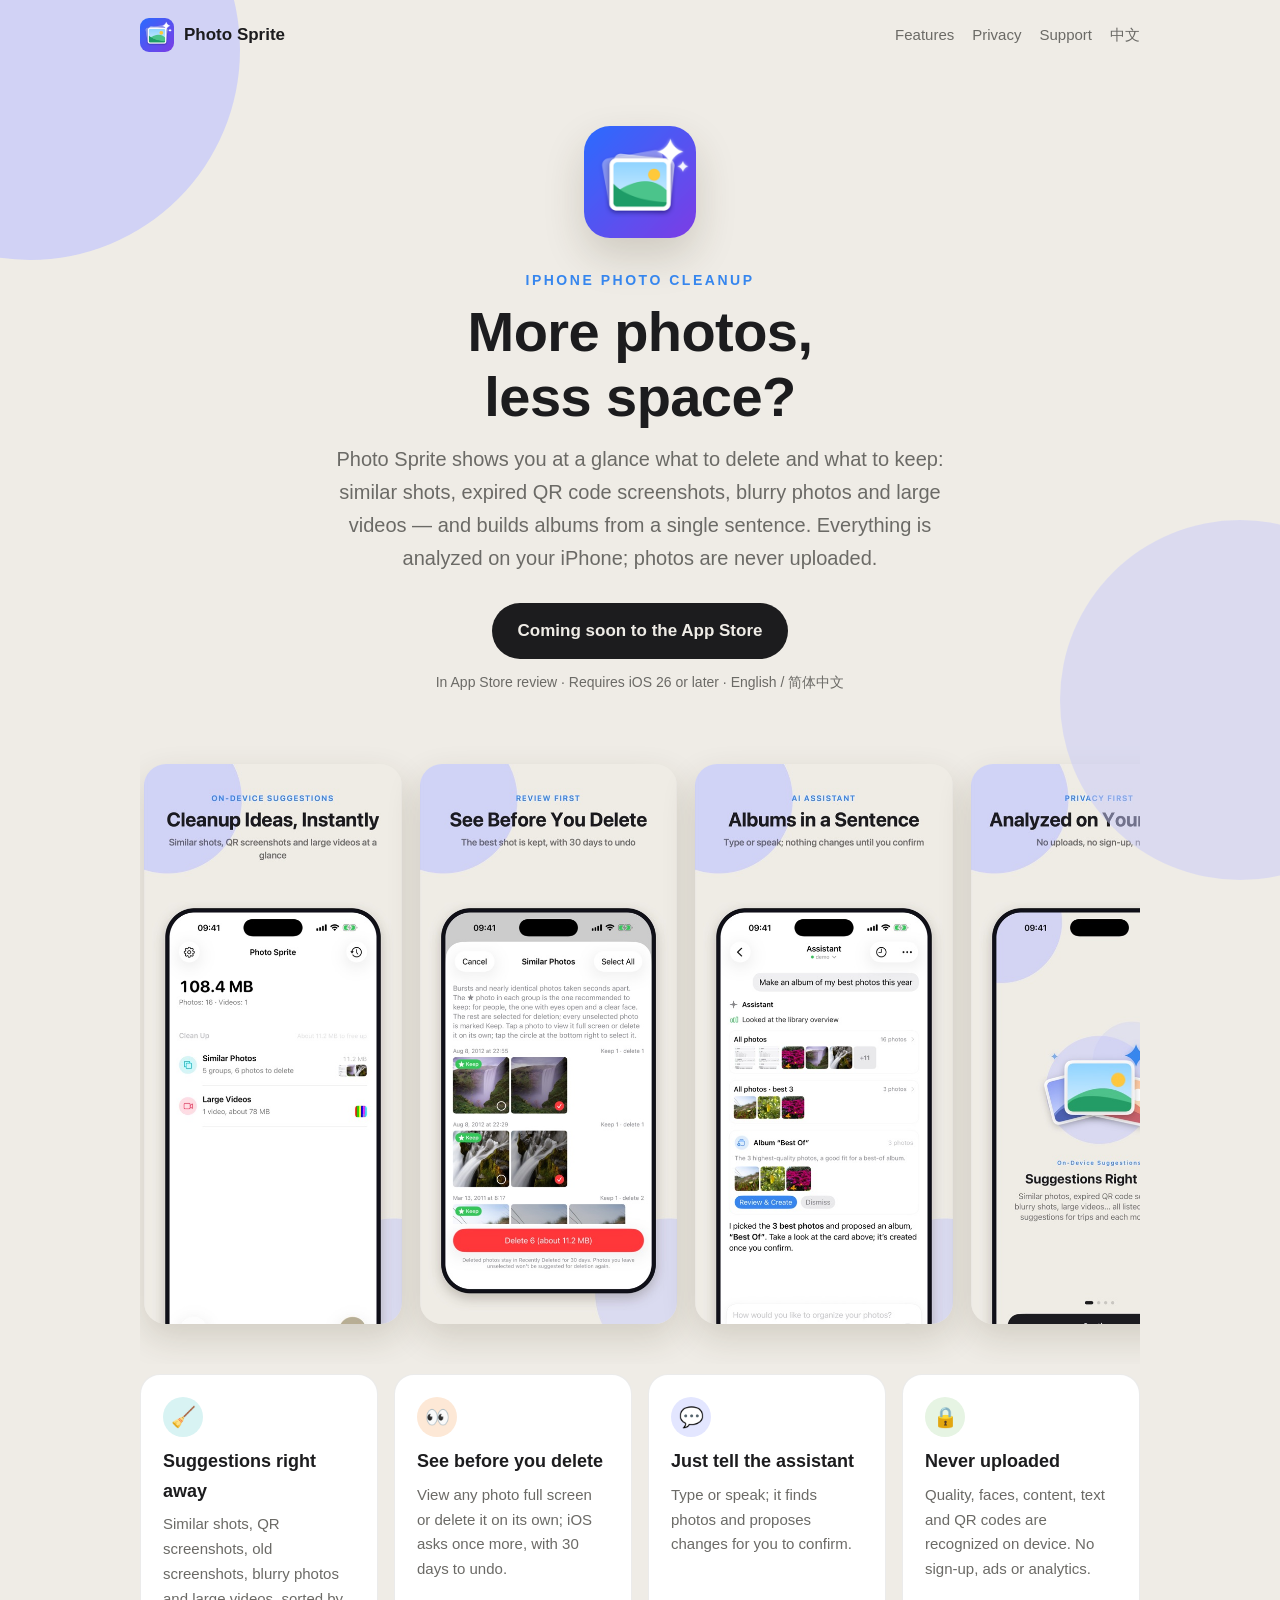
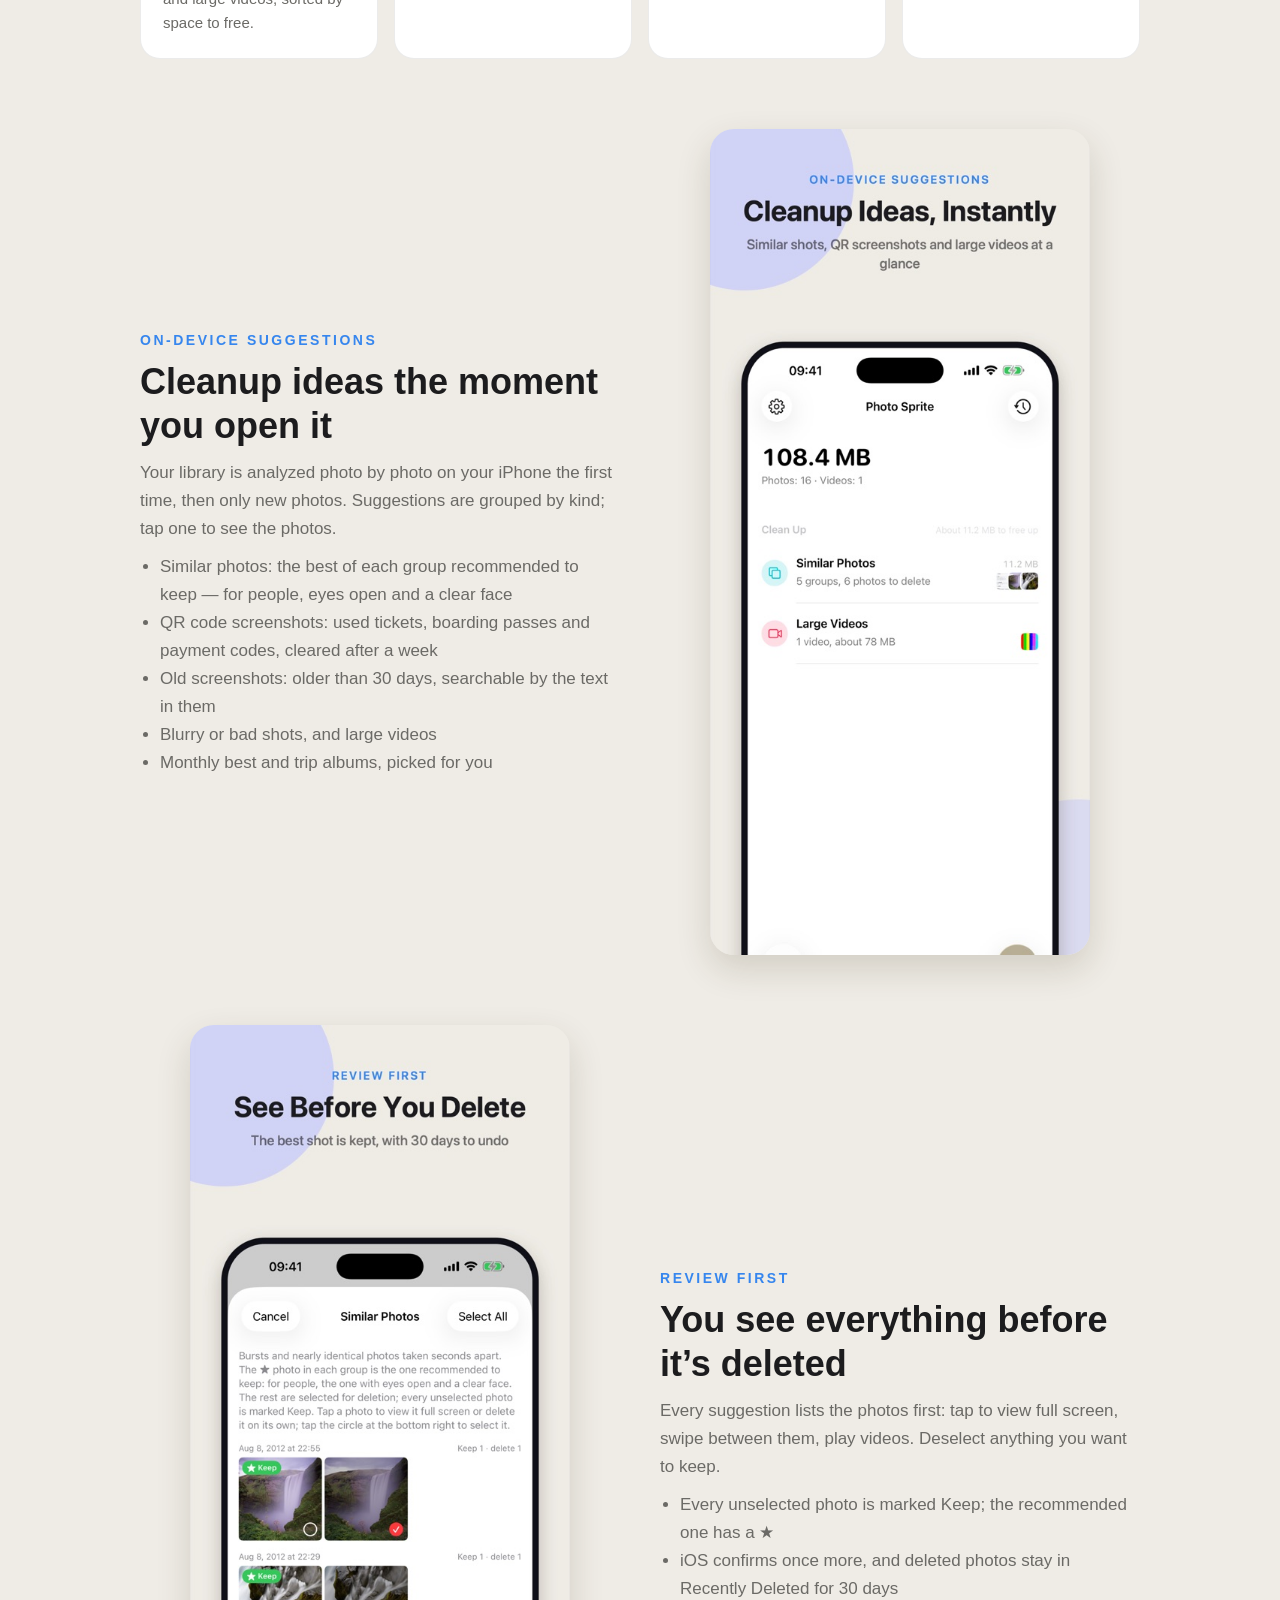
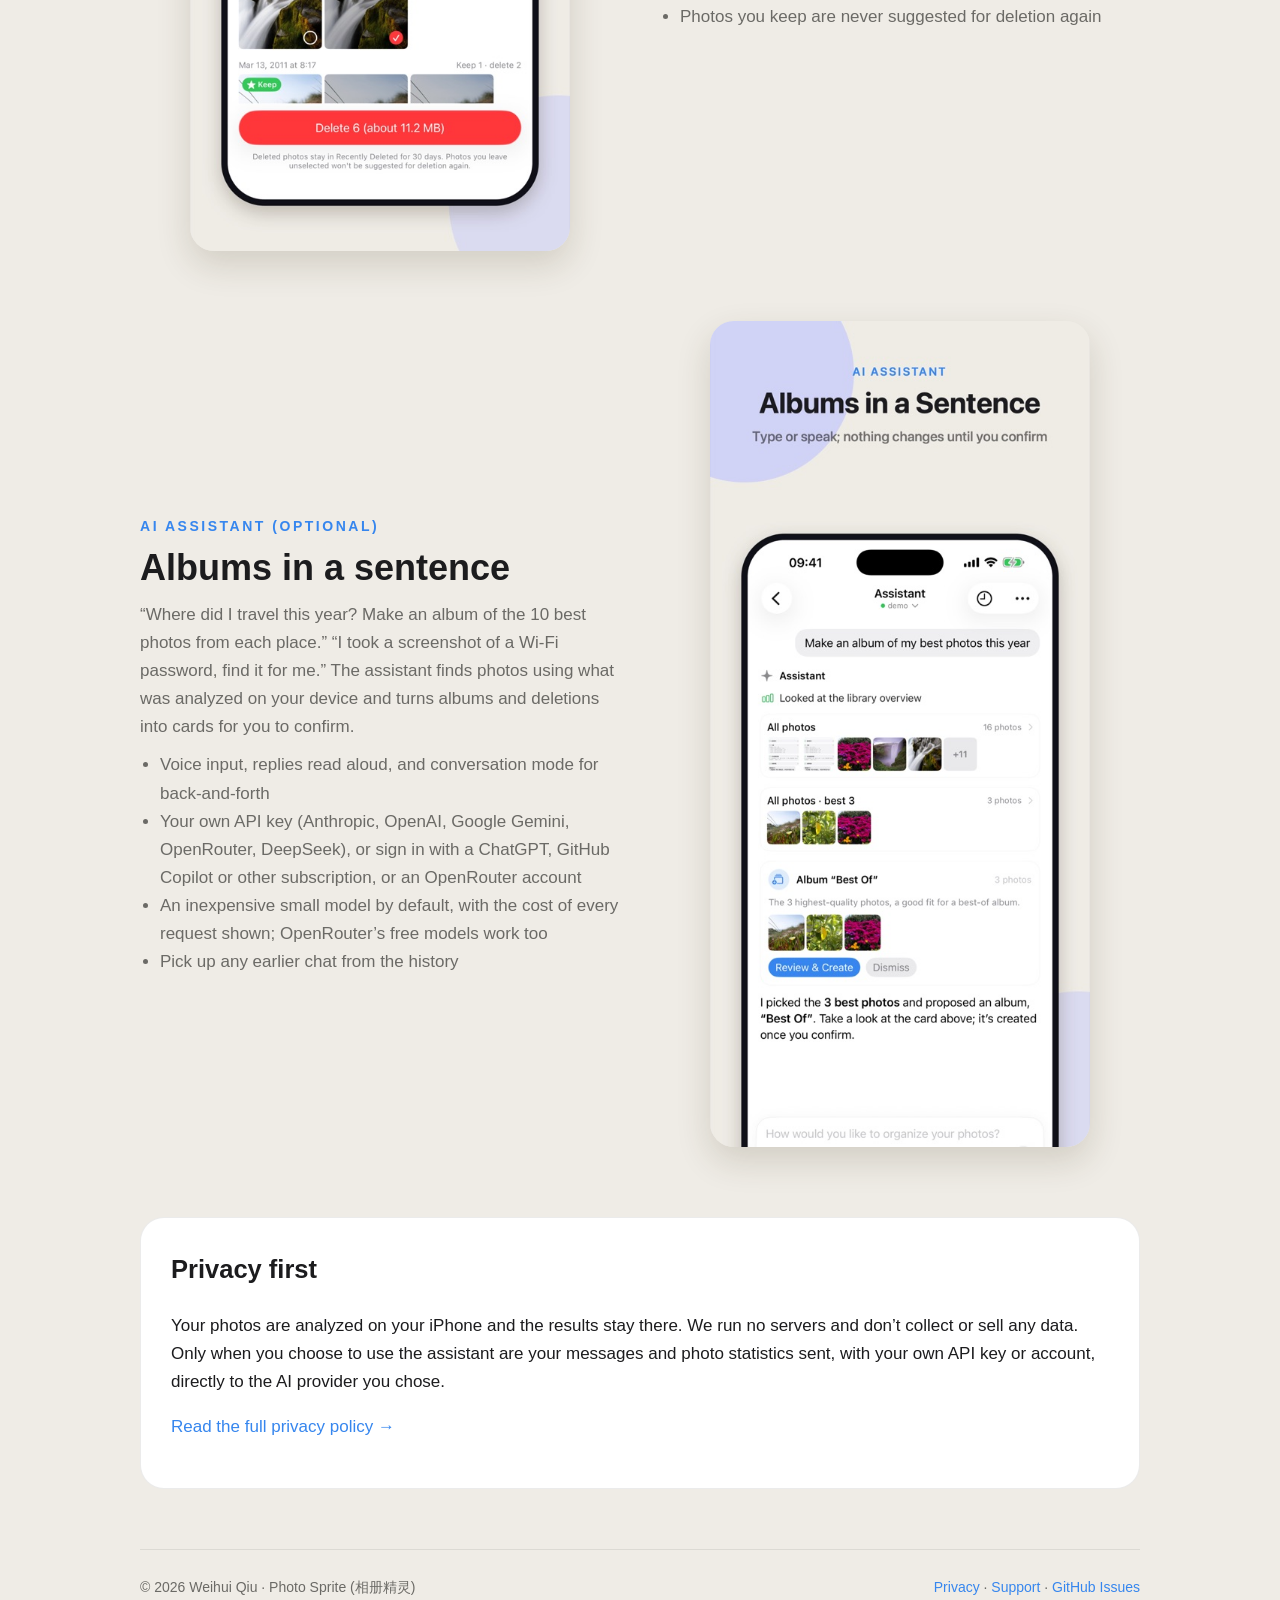
==== en/index.html @ be1013c2 "Add the Photo Sprite introduction page (Chinese and English) Co-Authored-By: Claude Opus 5.5 <norepl" ====
<!doctype html>
<html lang="en">
<head>
<meta charset="utf-8">
<meta name="viewport" content="width=device-width, initial-scale=1">
<title>Photo Sprite · Clean Up & Organize Your iPhone Photos</title>
<meta name="description" content="Photo Sprite organizes your iPhone photos: similar shots, expired QR code screenshots, blurry photos and large videos, plus albums in a sentence. Analyzed on your iPhone, never uploaded.">
<link rel="icon" href="../assets/favicon.png">
<link rel="apple-touch-icon" href="../assets/icon.png">
<meta property="og:title" content="Photo Sprite · Clean Up & Organize Your iPhone Photos">
<meta property="og:description" content="Photo Sprite organizes your iPhone photos: similar shots, expired QR code screenshots, blurry photos and large videos, plus albums in a sentence. Analyzed on your iPhone, never uploaded.">
<meta property="og:image" content="https://qiwihui.github.io/PhotoSprite/assets/icon.png">
<style>
:root{--paper:#efece6;--card:#ffffff;--ink:#1c1c1e;--muted:#6b6a66;--accent:#3686ee;--lav:#c7cafa;--line:rgba(0,0,0,.08);--fab:#b7af96}
@media (prefers-color-scheme:dark){:root{--paper:#121214;--card:#1c1c1f;--ink:#f2f2f4;--muted:#a1a1a6;--accent:#5490e4;--lav:#3a3b6a;--line:rgba(255,255,255,.1)}}
*{box-sizing:border-box}
body{margin:0;background:var(--paper);color:var(--ink);font:17px/1.65 -apple-system,BlinkMacSystemFont,"PingFang SC","Helvetica Neue",sans-serif;overflow-x:hidden}
a{color:var(--accent);text-decoration:none}a:hover{text-decoration:underline}
.wrap{max-width:1040px;margin:0 auto;padding:0 20px}
.blob{position:absolute;border-radius:50%;background:var(--lav);z-index:0;opacity:.75}
header.nav{position:relative;z-index:2;display:flex;align-items:center;justify-content:space-between;padding:18px 0}
.brand{display:flex;align-items:center;gap:10px;font-weight:700;color:var(--ink)}
.brand img{width:34px;height:34px;border-radius:9px}
.nav nav{display:flex;gap:18px;font-size:15px;flex-wrap:wrap}
.nav nav a{color:var(--muted)}
.hero{position:relative;padding:56px 0 40px;text-align:center}
.hero>*{position:relative;z-index:1}
.hero .icon{width:112px;height:112px;border-radius:26px;box-shadow:0 18px 40px rgba(60,50,20,.18)}
.kicker{color:var(--accent);font-weight:600;font-size:14px;letter-spacing:.18em;text-transform:uppercase;margin:22px 0 8px}
h1{font-size:clamp(34px,6vw,56px);line-height:1.15;margin:0 0 14px;letter-spacing:-.01em}
.lead{color:var(--muted);font-size:clamp(17px,2.2vw,20px);max-width:640px;margin:0 auto 28px}
.cta{display:inline-flex;align-items:center;gap:10px;background:var(--ink);color:var(--paper);padding:14px 26px;border-radius:999px;font-weight:600}
.cta:hover{text-decoration:none;opacity:.9}
.note{color:var(--muted);font-size:14px;margin-top:12px}
.shots{display:flex;gap:18px;overflow-x:auto;padding:30px 4px 40px;scroll-snap-type:x mandatory}
.shots img{height:min(560px,70vh);border-radius:22px;box-shadow:0 14px 34px rgba(60,50,20,.16);scroll-snap-align:center;flex:none}
.features{display:grid;grid-template-columns:repeat(4,1fr);gap:16px;margin:10px 0 50px}
.f{background:var(--card);border:1px solid var(--line);border-radius:20px;padding:22px}
.f .i{width:40px;height:40px;border-radius:50%;display:grid;place-items:center;font-size:20px;margin-bottom:10px}
.f h3{margin:0 0 6px;font-size:18px}.f p{margin:0;color:var(--muted);font-size:15px}
section.row{display:grid;grid-template-columns:1fr 1fr;gap:40px;align-items:center;margin:70px 0}
section.row img{width:100%;max-width:380px;justify-self:center;border-radius:24px;box-shadow:0 14px 34px rgba(60,50,20,.16)}
section.row.rev img{order:-1}
section.row h2{font-size:clamp(26px,3.6vw,36px);margin:6px 0 12px;line-height:1.2}
section.row p{color:var(--muted);margin:0 0 10px}
section.row ul{color:var(--muted);padding-left:20px;margin:0}
.privacy{background:var(--card);border:1px solid var(--line);border-radius:24px;padding:30px;margin:60px 0}
.privacy h2{margin-top:0}
footer{border-top:1px solid var(--line);padding:26px 0 40px;color:var(--muted);font-size:14px;display:flex;justify-content:space-between;flex-wrap:wrap;gap:10px}
@media (max-width:900px){.features{grid-template-columns:repeat(2,1fr)}}@media (max-width:520px){.features{grid-template-columns:1fr}}@media (max-width:760px){section.row{grid-template-columns:1fr;gap:20px;margin:48px 0}section.row.rev img{order:0}.nav nav{gap:12px;font-size:14px}}
</style>
</head>
<body>
<div class="blob" style="width:420px;height:420px;left:-180px;top:-160px"></div>
<div class="blob" style="width:360px;height:360px;right:-140px;top:520px;opacity:.5"></div>
<div class="wrap">
<header class="nav"><a class="brand" href="./"><img src="../assets/icon.png" alt="">Photo Sprite</a>
<nav><a href="#features">Features</a><a href="privacy.html">Privacy</a><a href="support.html">Support</a><a href="../">中文</a></nav></header>
<div class="hero"><img class="icon" src="../assets/icon.png" alt="Photo Sprite">
<div class="kicker">iPhone photo cleanup</div><h1>More photos,<br>less space?</h1><p class="lead">Photo Sprite shows you at a glance what to delete and what to keep: similar shots, expired QR code screenshots, blurry photos and large videos — and builds albums from a single sentence. Everything is analyzed on your iPhone; photos are never uploaded.</p>
<span class="cta"> Coming soon to the App Store</span><div class="note">In App Store review · Requires iOS 26 or later · English / 简体中文</div></div>
<div class="shots"><img src="../assets/en-1.jpg" alt="Cleanup suggestions on the home screen" loading="lazy"><img src="../assets/en-2.jpg" alt="Reviewing similar photos" loading="lazy"><img src="../assets/en-3.jpg" alt="Albums in a sentence" loading="lazy"><img src="../assets/en-4.jpg" alt="Privacy first" loading="lazy"></div>
<div id="features" class="features"><div class="f"><div class="i" style="background:#d8f3f3">🧹</div><h3>Suggestions right away</h3><p>Similar shots, QR screenshots, old screenshots, blurry photos and large videos, sorted by space to free.</p></div><div class="f"><div class="i" style="background:#fde8d6">👀</div><h3>See before you delete</h3><p>View any photo full screen or delete it on its own; iOS asks once more, with 30 days to undo.</p></div><div class="f"><div class="i" style="background:#e3e6ff">💬</div><h3>Just tell the assistant</h3><p>Type or speak; it finds photos and proposes changes for you to confirm.</p></div><div class="f"><div class="i" style="background:#e6f4e3">🔒</div><h3>Never uploaded</h3><p>Quality, faces, content, text and QR codes are recognized on device. No sign-up, ads or analytics.</p></div></div>
<section class="row"><div><div class="kicker">On-device suggestions</div><h2>Cleanup ideas the moment you open it</h2><p>Your library is analyzed photo by photo on your iPhone the first time, then only new photos. Suggestions are grouped by kind; tap one to see the photos.</p><ul><li>Similar photos: the best of each group recommended to keep — for people, eyes open and a clear face</li><li>QR code screenshots: used tickets, boarding passes and payment codes, cleared after a week</li><li>Old screenshots: older than 30 days, searchable by the text in them</li><li>Blurry or bad shots, and large videos</li><li>Monthly best and trip albums, picked for you</li></ul></div><img src="../assets/en-1.jpg" alt="Cleanup ideas the moment you open it" loading="lazy"></section><section class="row rev"><div><div class="kicker">Review first</div><h2>You see everything before it’s deleted</h2><p>Every suggestion lists the photos first: tap to view full screen, swipe between them, play videos. Deselect anything you want to keep.</p><ul><li>Every unselected photo is marked Keep; the recommended one has a ★</li><li>iOS confirms once more, and deleted photos stay in Recently Deleted for 30 days</li><li>Photos you keep are never suggested for deletion again</li></ul></div><img src="../assets/en-2.jpg" alt="You see everything before it’s deleted" loading="lazy"></section><section class="row"><div><div class="kicker">AI assistant (optional)</div><h2>Albums in a sentence</h2><p>“Where did I travel this year? Make an album of the 10 best photos from each place.” “I took a screenshot of a Wi-Fi password, find it for me.” The assistant finds photos using what was analyzed on your device and turns albums and deletions into cards for you to confirm.</p><ul><li>Voice input, replies read aloud, and conversation mode for back-and-forth</li><li>Your own API key (Anthropic, OpenAI, Google Gemini, OpenRouter, DeepSeek), or sign in with a ChatGPT, GitHub Copilot or other subscription, or an OpenRouter account</li><li>An inexpensive small model by default, with the cost of every request shown; OpenRouter’s free models work too</li><li>Pick up any earlier chat from the history</li></ul></div><img src="../assets/en-3.jpg" alt="Albums in a sentence" loading="lazy"></section>
<div class="privacy"><h2>Privacy first</h2><p>Your photos are analyzed on your iPhone and the results stay there. We run no servers and don’t collect or sell any data. Only when you choose to use the assistant are your messages and photo statistics sent, with your own API key or account, directly to the AI provider you chose.</p><p><a href="privacy.html">Read the full privacy policy →</a></p></div>
<footer><span>© 2026 Weihui Qiu · Photo Sprite (相册精灵)</span><span><a href="privacy.html">Privacy</a> · <a href="support.html">Support</a> · <a href="https://github.com/qiwihui/PhotoSprite/issues">GitHub Issues</a></span></footer>
</div>
</body>
</html>
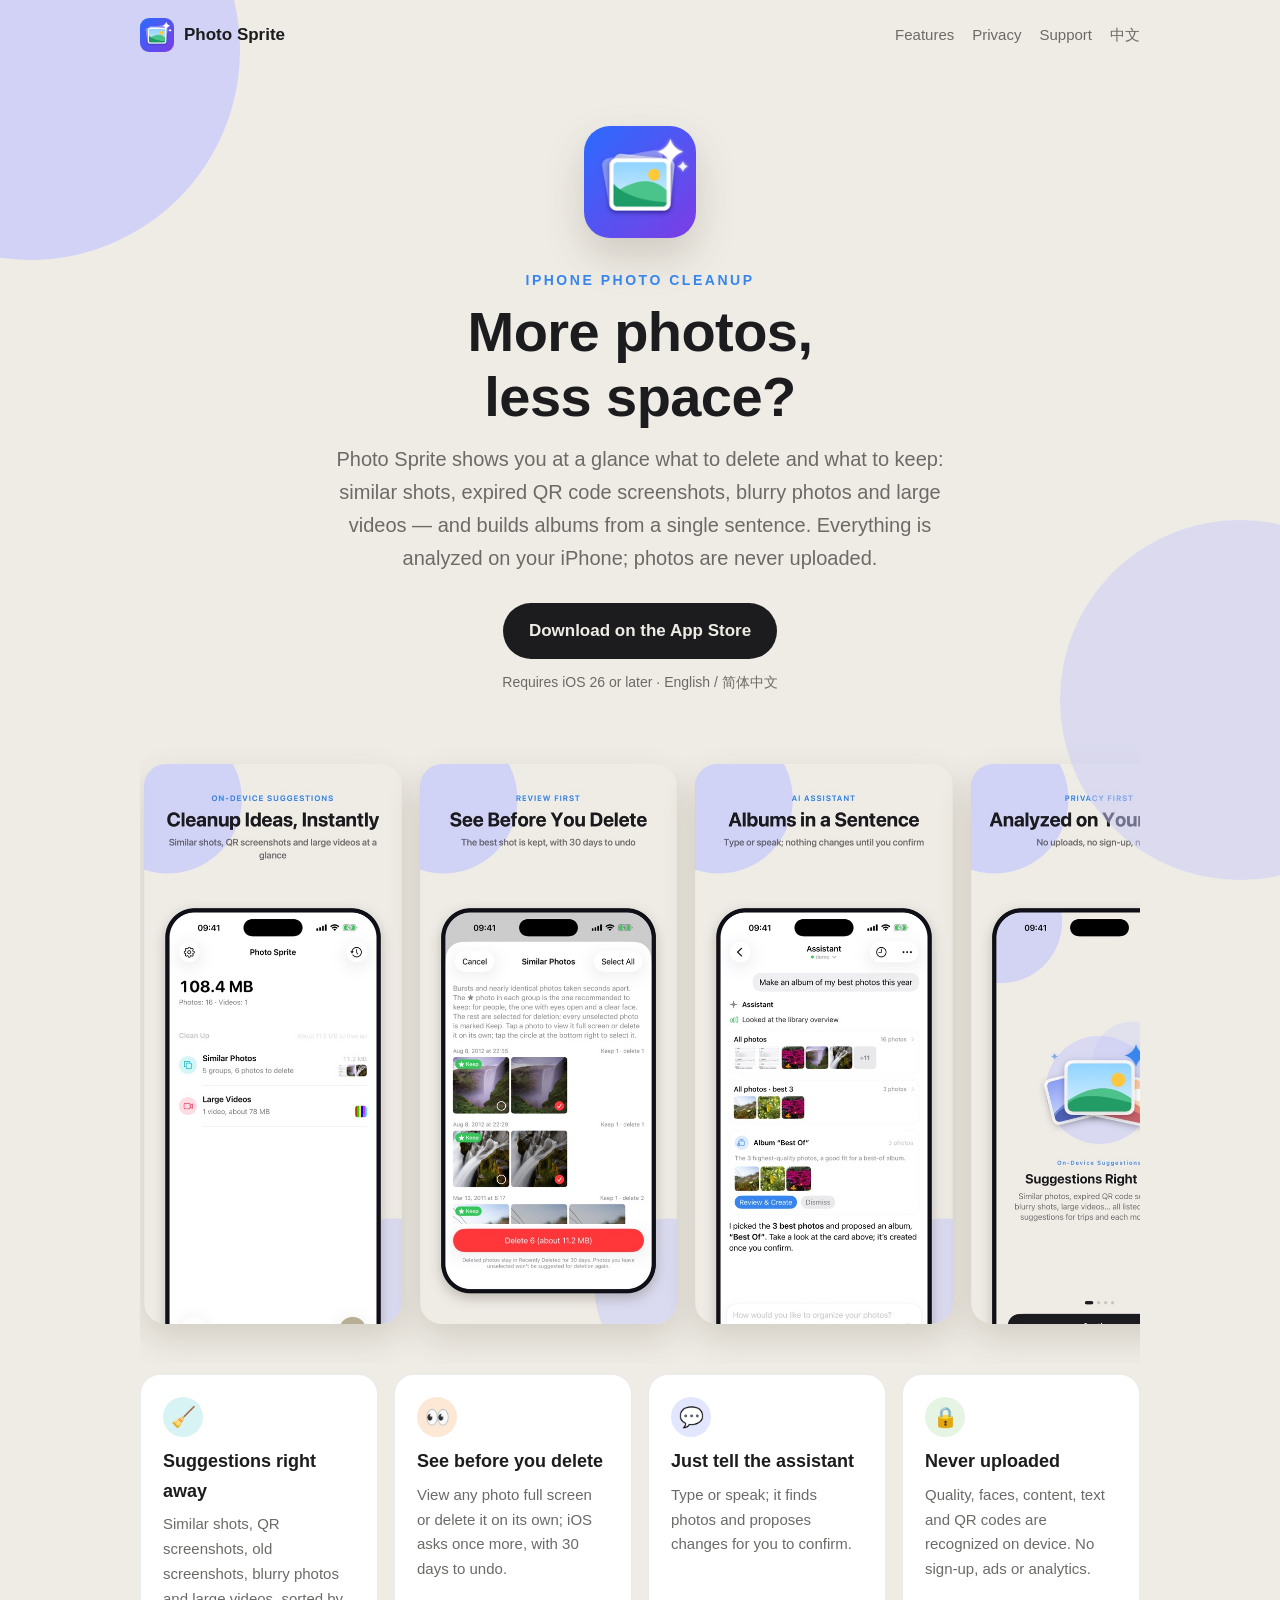
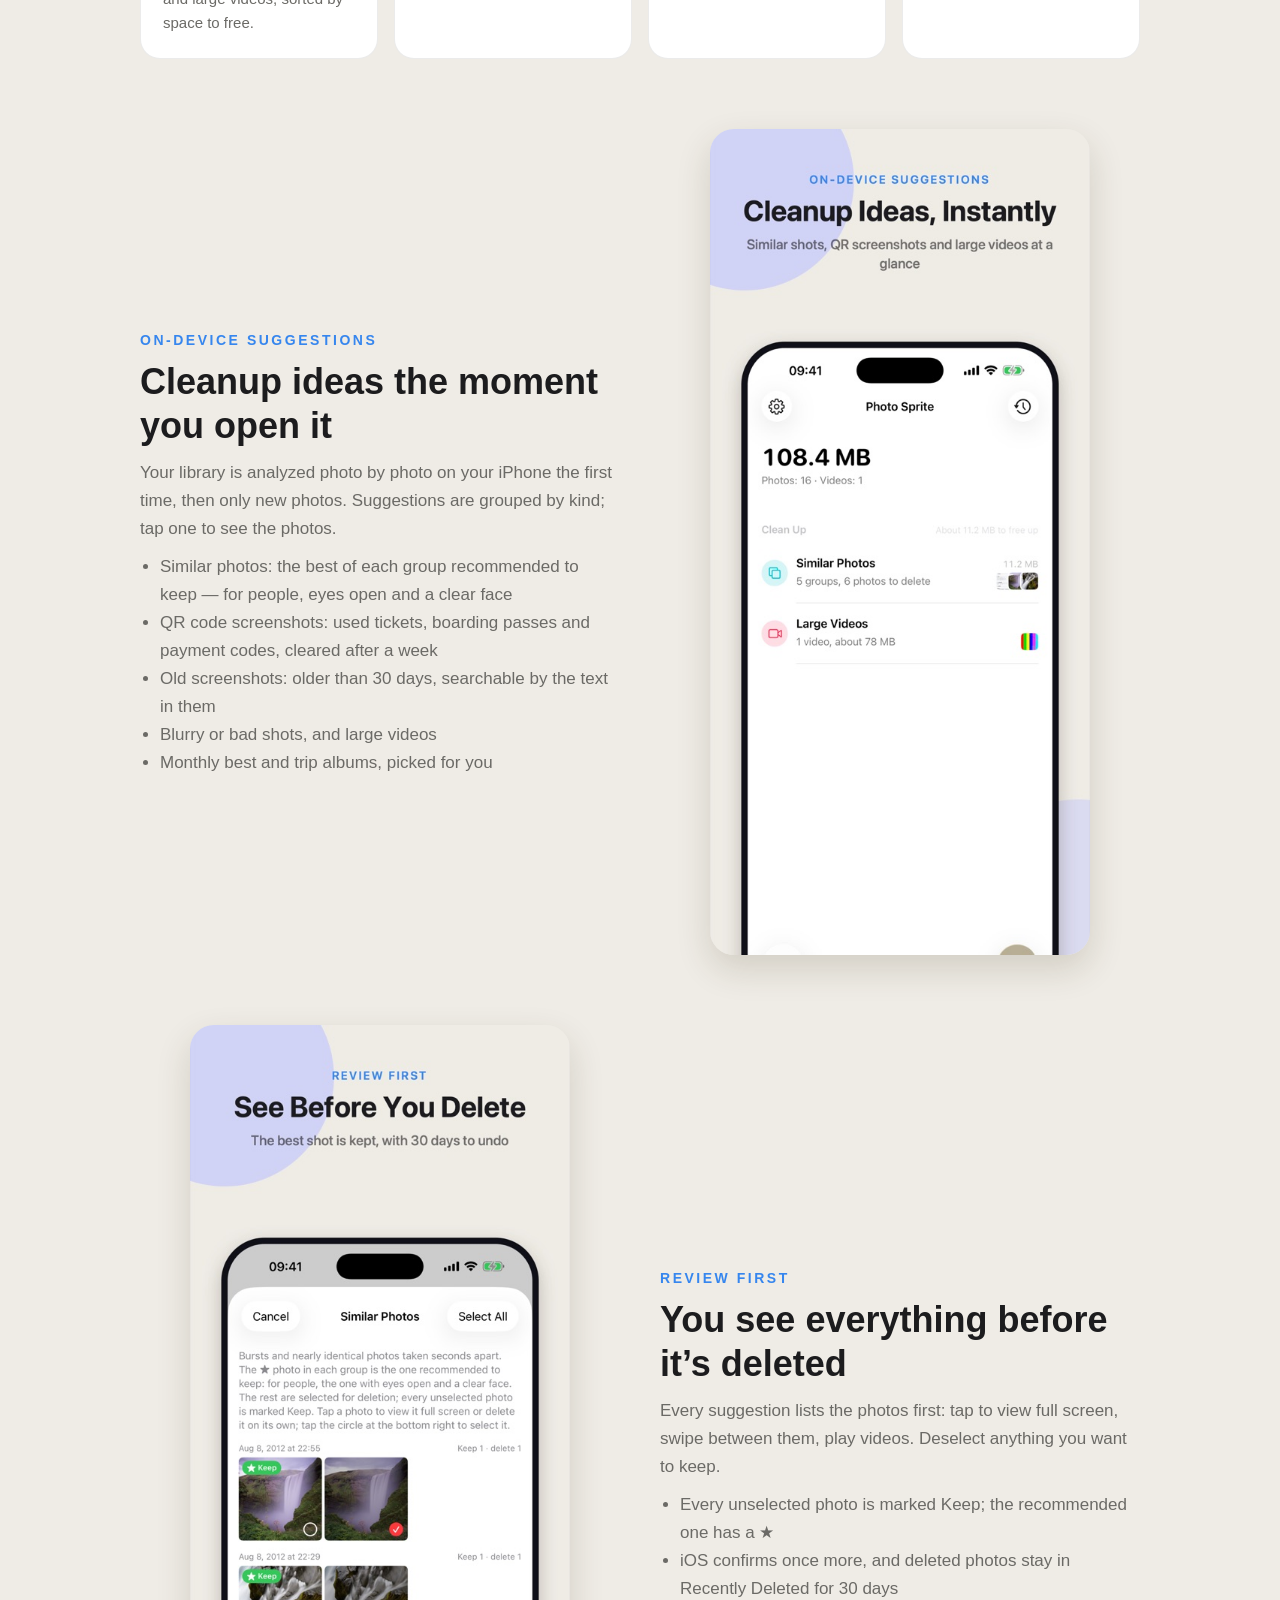
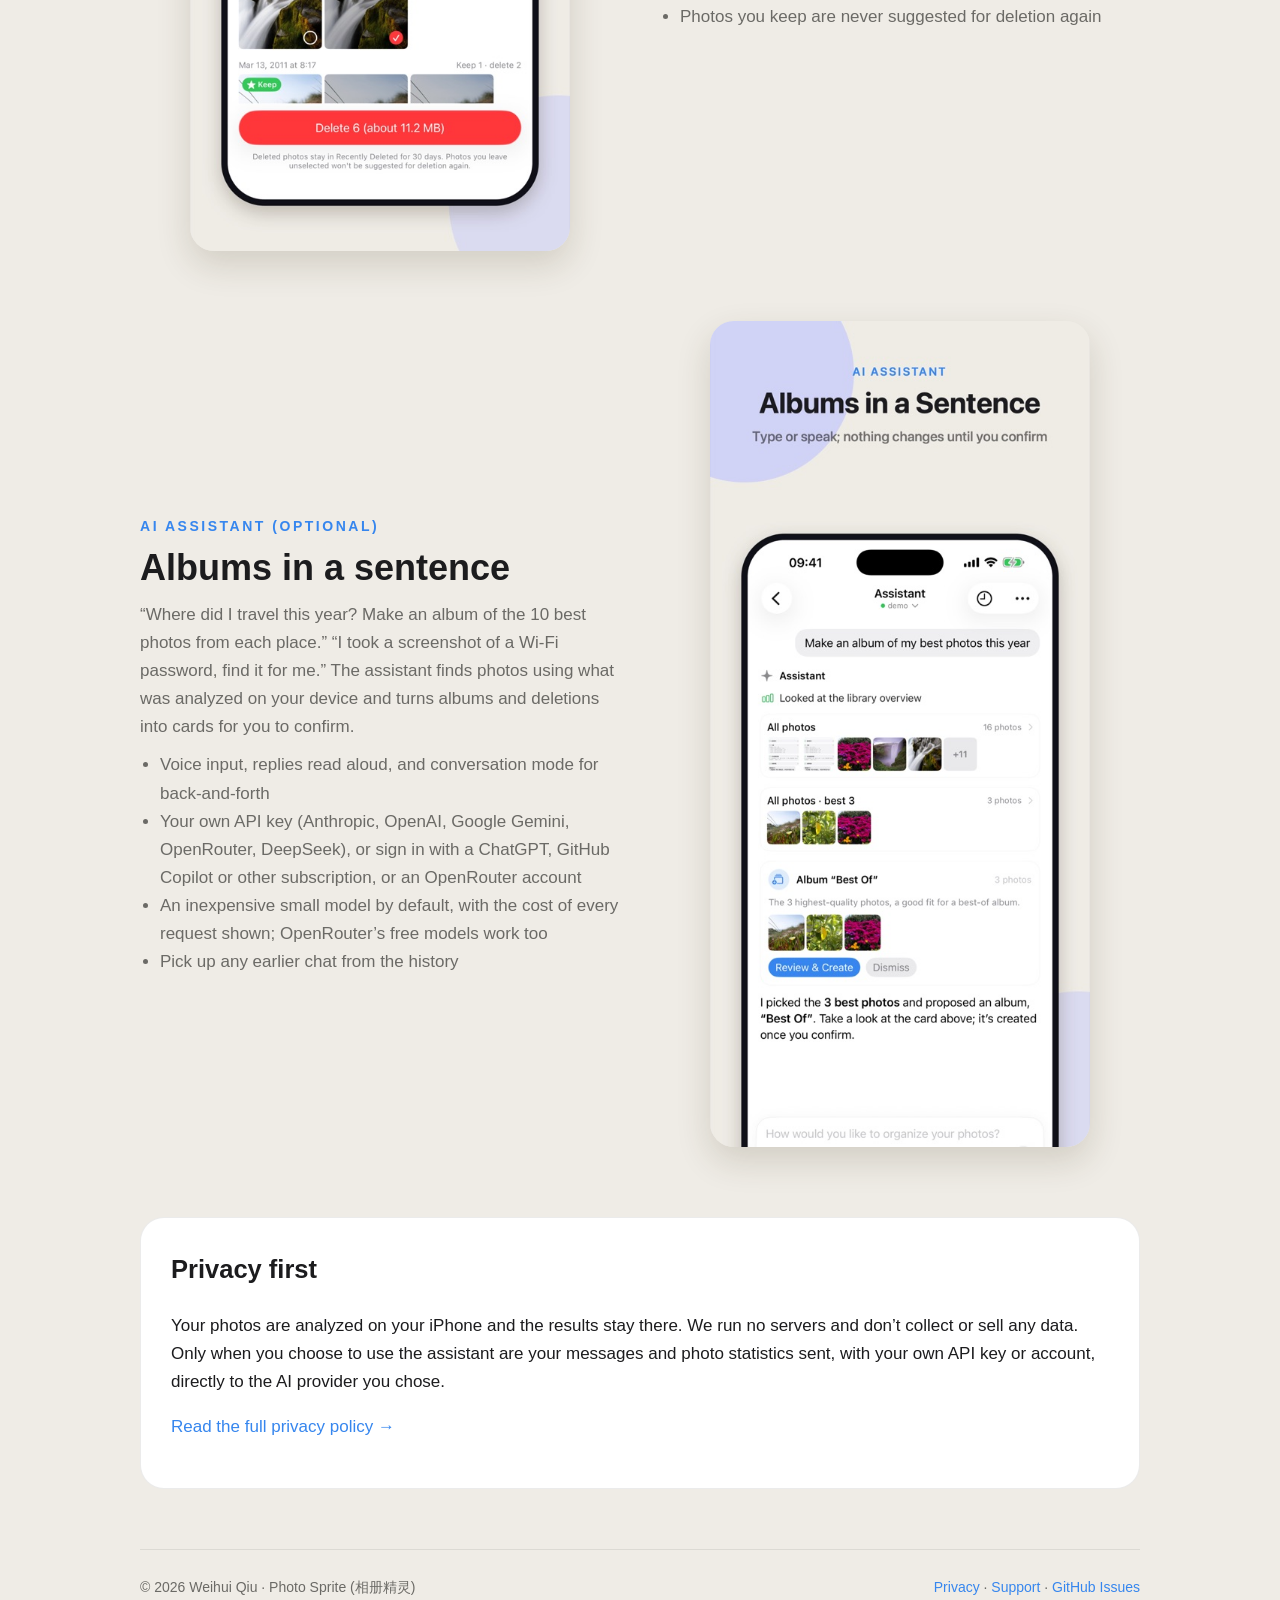
==== commit 6d46a972: "Link App Store and improve mobile layout (English)" ====
--- a/en/index.html
+++ b/en/index.html
@@ -31,6 +31,7 @@
 .lead{color:var(--muted);font-size:clamp(17px,2.2vw,20px);max-width:640px;margin:0 auto 28px}
 .cta{display:inline-flex;align-items:center;gap:10px;background:var(--ink);color:var(--paper);padding:14px 26px;border-radius:999px;font-weight:600}
 .cta:hover{text-decoration:none;opacity:.9}
+.cta:focus-visible,.nav a:focus-visible{outline:3px solid var(--accent);outline-offset:4px}
 .note{color:var(--muted);font-size:14px;margin-top:12px}
 .shots{display:flex;gap:18px;overflow-x:auto;padding:30px 4px 40px;scroll-snap-type:x mandatory}
 .shots img{height:min(560px,70vh);border-radius:22px;box-shadow:0 14px 34px rgba(60,50,20,.16);scroll-snap-align:center;flex:none}
@@ -47,7 +48,25 @@
 .privacy{background:var(--card);border:1px solid var(--line);border-radius:24px;padding:30px;margin:60px 0}
 .privacy h2{margin-top:0}
 footer{border-top:1px solid var(--line);padding:26px 0 40px;color:var(--muted);font-size:14px;display:flex;justify-content:space-between;flex-wrap:wrap;gap:10px}
-@media (max-width:900px){.features{grid-template-columns:repeat(2,1fr)}}@media (max-width:520px){.features{grid-template-columns:1fr}}@media (max-width:760px){section.row{grid-template-columns:1fr;gap:20px;margin:48px 0}section.row.rev img{order:0}.nav nav{gap:12px;font-size:14px}}
+@media (max-width:900px){.features{grid-template-columns:repeat(2,1fr)}}
+@media (max-width:760px){section.row{grid-template-columns:1fr;gap:20px;margin:48px 0}section.row.rev img{order:0}.nav nav{gap:12px;font-size:14px}}
+@media (max-width:600px){
+  .wrap{padding:0 18px}
+  header.nav{align-items:stretch;flex-direction:column;gap:12px;padding:16px 0}
+  .nav nav{display:grid;grid-template-columns:repeat(4,minmax(0,1fr));gap:4px;text-align:center}
+  .nav nav a{display:grid;place-items:center;min-height:44px;line-height:1.25;font-size:13px}
+  .hero{padding:32px 0 14px}
+  .hero .icon{width:88px;height:88px;border-radius:21px}
+  .lead{font-size:17px;line-height:1.55}
+  .cta{min-height:48px;justify-content:center}
+  .shots{margin:0 -18px;padding:18px 18px 30px;gap:12px;scroll-padding-inline:18px}
+  .shots img{height:min(420px,58vh);border-radius:17px}
+  .features{grid-template-columns:1fr;gap:12px;margin:10px 0 40px}
+  .f{padding:18px}
+  section.row img{max-width:min(100%,320px)}
+  .privacy{padding:22px;margin:44px 0}
+}
+@media (max-width:360px){.nav nav a{font-size:12px}.wrap{padding:0 14px}.shots{margin:0 -14px;padding-inline:14px}}
 </style>
 </head>
 <body>
@@ -58,7 +77,7 @@
 <nav><a href="#features">Features</a><a href="privacy.html">Privacy</a><a href="support.html">Support</a><a href="../">中文</a></nav></header>
 <div class="hero"><img class="icon" src="../assets/icon.png" alt="Photo Sprite">
 <div class="kicker">iPhone photo cleanup</div><h1>More photos,<br>less space?</h1><p class="lead">Photo Sprite shows you at a glance what to delete and what to keep: similar shots, expired QR code screenshots, blurry photos and large videos — and builds albums from a single sentence. Everything is analyzed on your iPhone; photos are never uploaded.</p>
-<span class="cta"> Coming soon to the App Store</span><div class="note">In App Store review · Requires iOS 26 or later · English / 简体中文</div></div>
+<a class="cta" href="https://apps.apple.com/us/app/photo-sprite/id6821415986" aria-label="Download Photo Sprite on the App Store">Download on the App Store</a><div class="note">Requires iOS 26 or later · English / 简体中文</div></div>
 <div class="shots"><img src="../assets/en-1.jpg" alt="Cleanup suggestions on the home screen" loading="lazy"><img src="../assets/en-2.jpg" alt="Reviewing similar photos" loading="lazy"><img src="../assets/en-3.jpg" alt="Albums in a sentence" loading="lazy"><img src="../assets/en-4.jpg" alt="Privacy first" loading="lazy"></div>
 <div id="features" class="features"><div class="f"><div class="i" style="background:#d8f3f3">🧹</div><h3>Suggestions right away</h3><p>Similar shots, QR screenshots, old screenshots, blurry photos and large videos, sorted by space to free.</p></div><div class="f"><div class="i" style="background:#fde8d6">👀</div><h3>See before you delete</h3><p>View any photo full screen or delete it on its own; iOS asks once more, with 30 days to undo.</p></div><div class="f"><div class="i" style="background:#e3e6ff">💬</div><h3>Just tell the assistant</h3><p>Type or speak; it finds photos and proposes changes for you to confirm.</p></div><div class="f"><div class="i" style="background:#e6f4e3">🔒</div><h3>Never uploaded</h3><p>Quality, faces, content, text and QR codes are recognized on device. No sign-up, ads or analytics.</p></div></div>
 <section class="row"><div><div class="kicker">On-device suggestions</div><h2>Cleanup ideas the moment you open it</h2><p>Your library is analyzed photo by photo on your iPhone the first time, then only new photos. Suggestions are grouped by kind; tap one to see the photos.</p><ul><li>Similar photos: the best of each group recommended to keep — for people, eyes open and a clear face</li><li>QR code screenshots: used tickets, boarding passes and payment codes, cleared after a week</li><li>Old screenshots: older than 30 days, searchable by the text in them</li><li>Blurry or bad shots, and large videos</li><li>Monthly best and trip albums, picked for you</li></ul></div><img src="../assets/en-1.jpg" alt="Cleanup ideas the moment you open it" loading="lazy"></section><section class="row rev"><div><div class="kicker">Review first</div><h2>You see everything before it’s deleted</h2><p>Every suggestion lists the photos first: tap to view full screen, swipe between them, play videos. Deselect anything you want to keep.</p><ul><li>Every unselected photo is marked Keep; the recommended one has a ★</li><li>iOS confirms once more, and deleted photos stay in Recently Deleted for 30 days</li><li>Photos you keep are never suggested for deletion again</li></ul></div><img src="../assets/en-2.jpg" alt="You see everything before it’s deleted" loading="lazy"></section><section class="row"><div><div class="kicker">AI assistant (optional)</div><h2>Albums in a sentence</h2><p>“Where did I travel this year? Make an album of the 10 best photos from each place.” “I took a screenshot of a Wi-Fi password, find it for me.” The assistant finds photos using what was analyzed on your device and turns albums and deletions into cards for you to confirm.</p><ul><li>Voice input, replies read aloud, and conversation mode for back-and-forth</li><li>Your own API key (Anthropic, OpenAI, Google Gemini, OpenRouter, DeepSeek), or sign in with a ChatGPT, GitHub Copilot or other subscription, or an OpenRouter account</li><li>An inexpensive small model by default, with the cost of every request shown; OpenRouter’s free models work too</li><li>Pick up any earlier chat from the history</li></ul></div><img src="../assets/en-3.jpg" alt="Albums in a sentence" loading="lazy"></section>
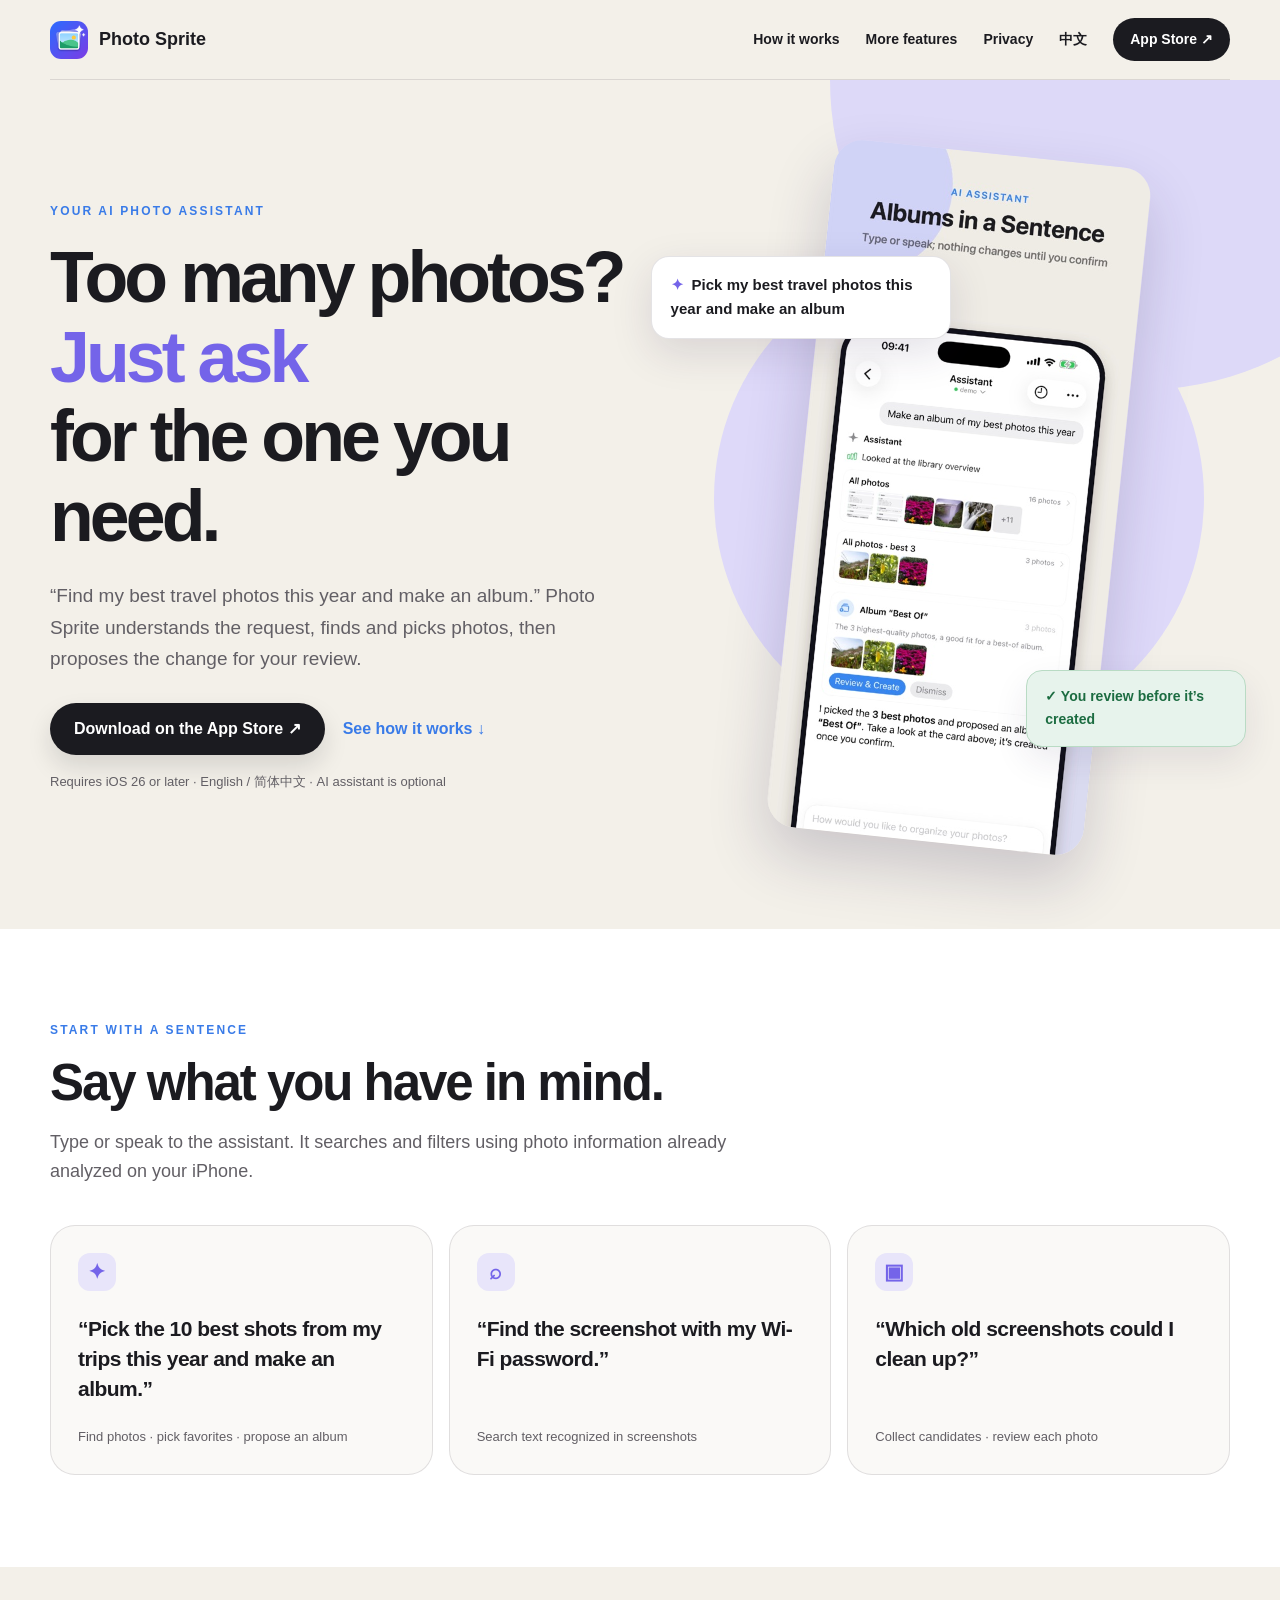
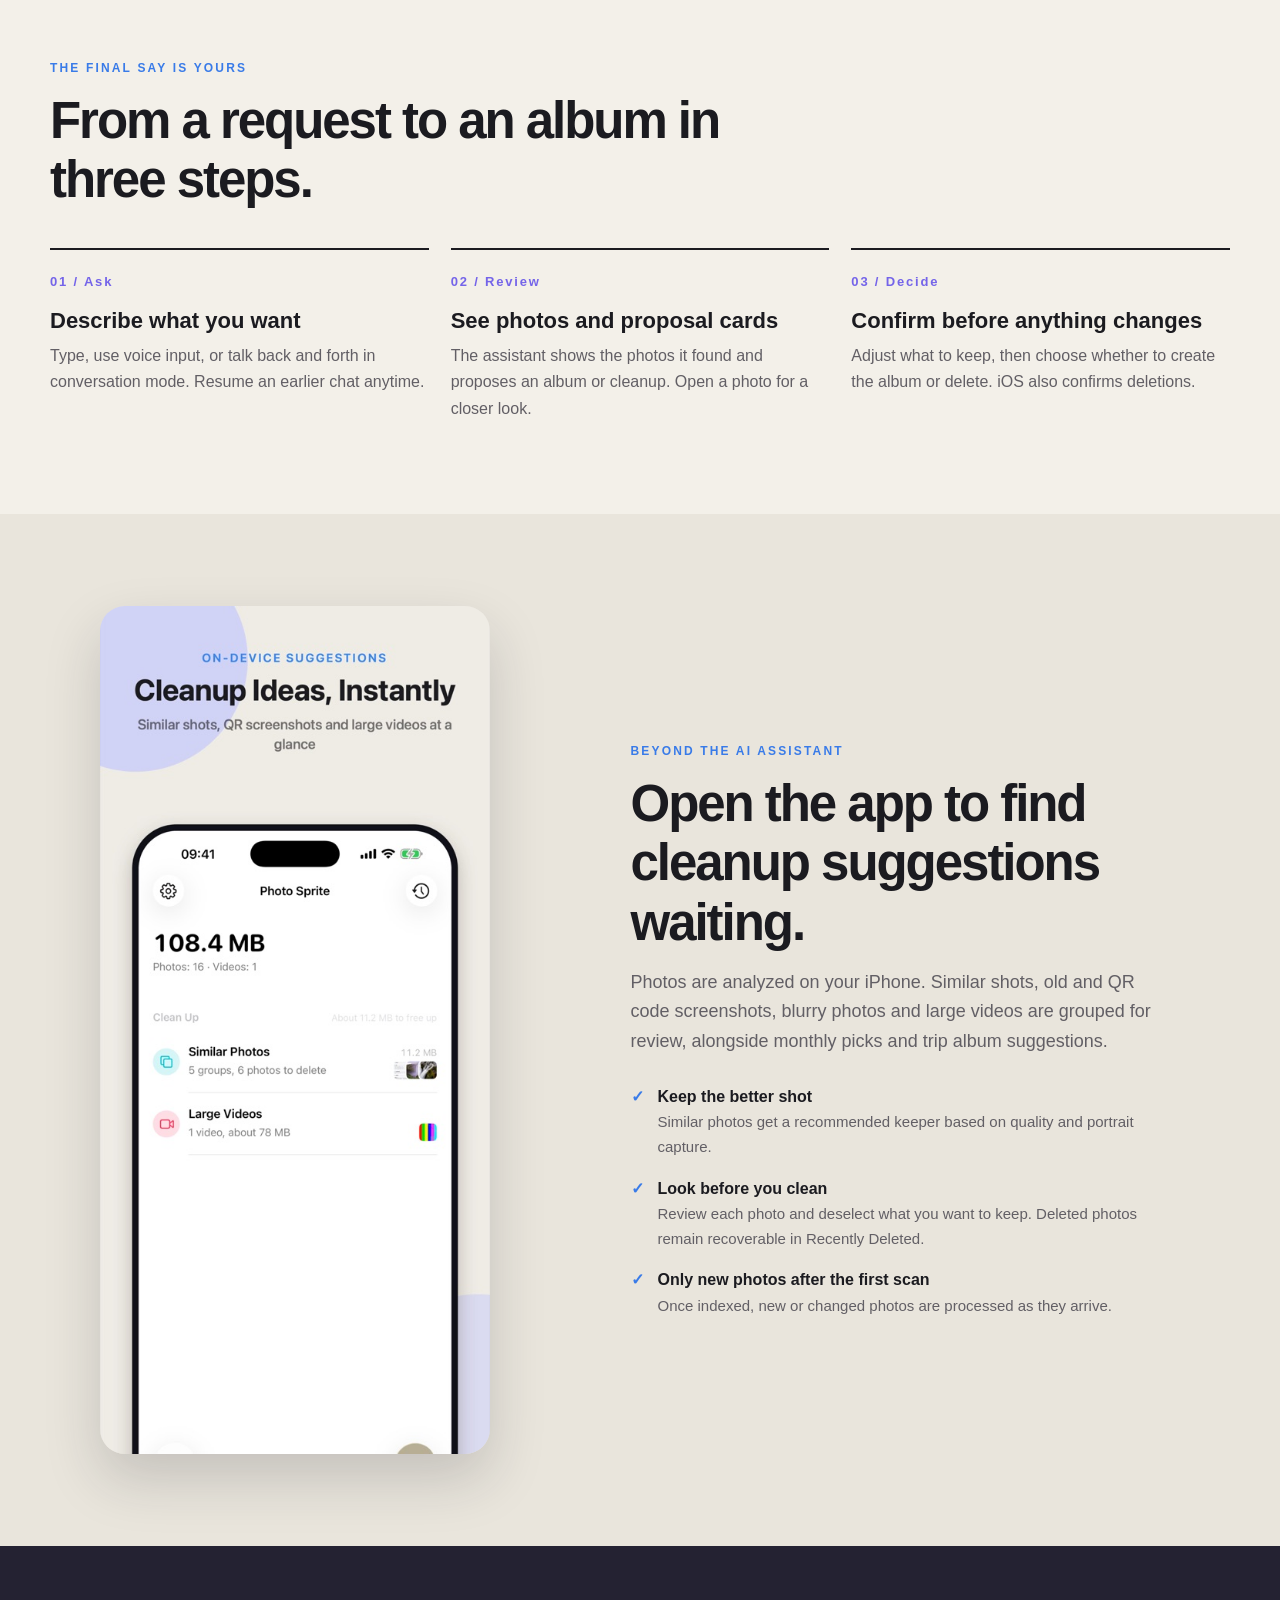
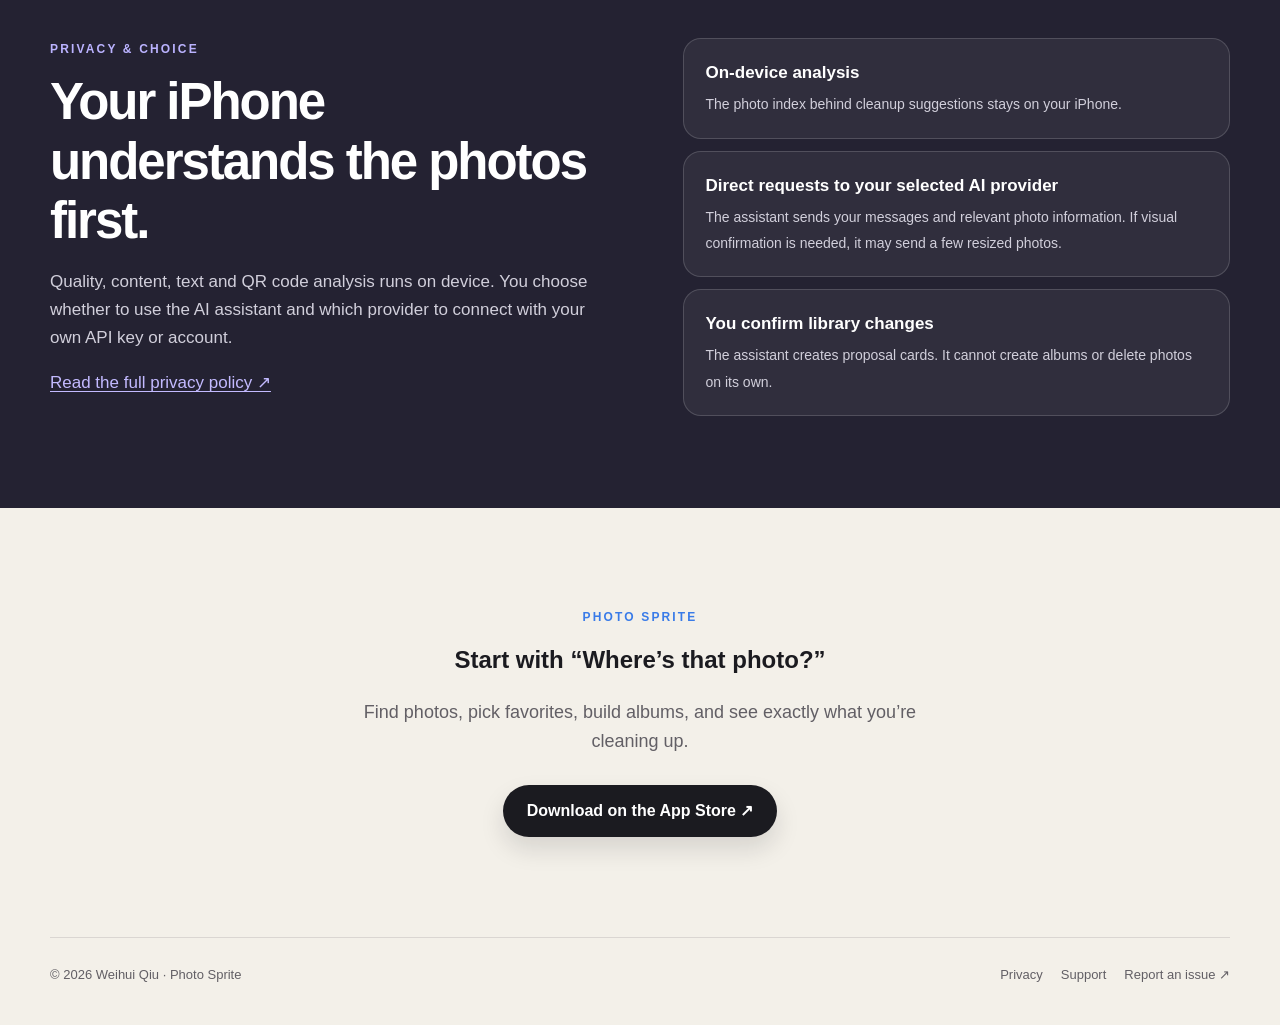
==== commit 2bb5f751: "Highlight AI assistant on product pages" ====
--- a/en/index.html
+++ b/en/index.html
@@ -1,88 +1,23 @@
 <!doctype html>
 <html lang="en">
 <head>
-<meta charset="utf-8">
-<meta name="viewport" content="width=device-width, initial-scale=1">
-<title>Photo Sprite · Clean Up & Organize Your iPhone Photos</title>
-<meta name="description" content="Photo Sprite organizes your iPhone photos: similar shots, expired QR code screenshots, blurry photos and large videos, plus albums in a sentence. Analyzed on your iPhone, never uploaded.">
-<link rel="icon" href="../assets/favicon.png">
-<link rel="apple-touch-icon" href="../assets/icon.png">
-<meta property="og:title" content="Photo Sprite · Clean Up & Organize Your iPhone Photos">
-<meta property="og:description" content="Photo Sprite organizes your iPhone photos: similar shots, expired QR code screenshots, blurry photos and large videos, plus albums in a sentence. Analyzed on your iPhone, never uploaded.">
-<meta property="og:image" content="https://qiwihui.github.io/PhotoSprite/assets/icon.png">
-<style>
-:root{--paper:#efece6;--card:#ffffff;--ink:#1c1c1e;--muted:#6b6a66;--accent:#3686ee;--lav:#c7cafa;--line:rgba(0,0,0,.08);--fab:#b7af96}
-@media (prefers-color-scheme:dark){:root{--paper:#121214;--card:#1c1c1f;--ink:#f2f2f4;--muted:#a1a1a6;--accent:#5490e4;--lav:#3a3b6a;--line:rgba(255,255,255,.1)}}
-*{box-sizing:border-box}
-body{margin:0;background:var(--paper);color:var(--ink);font:17px/1.65 -apple-system,BlinkMacSystemFont,"PingFang SC","Helvetica Neue",sans-serif;overflow-x:hidden}
-a{color:var(--accent);text-decoration:none}a:hover{text-decoration:underline}
-.wrap{max-width:1040px;margin:0 auto;padding:0 20px}
-.blob{position:absolute;border-radius:50%;background:var(--lav);z-index:0;opacity:.75}
-header.nav{position:relative;z-index:2;display:flex;align-items:center;justify-content:space-between;padding:18px 0}
-.brand{display:flex;align-items:center;gap:10px;font-weight:700;color:var(--ink)}
-.brand img{width:34px;height:34px;border-radius:9px}
-.nav nav{display:flex;gap:18px;font-size:15px;flex-wrap:wrap}
-.nav nav a{color:var(--muted)}
-.hero{position:relative;padding:56px 0 40px;text-align:center}
-.hero>*{position:relative;z-index:1}
-.hero .icon{width:112px;height:112px;border-radius:26px;box-shadow:0 18px 40px rgba(60,50,20,.18)}
-.kicker{color:var(--accent);font-weight:600;font-size:14px;letter-spacing:.18em;text-transform:uppercase;margin:22px 0 8px}
-h1{font-size:clamp(34px,6vw,56px);line-height:1.15;margin:0 0 14px;letter-spacing:-.01em}
-.lead{color:var(--muted);font-size:clamp(17px,2.2vw,20px);max-width:640px;margin:0 auto 28px}
-.cta{display:inline-flex;align-items:center;gap:10px;background:var(--ink);color:var(--paper);padding:14px 26px;border-radius:999px;font-weight:600}
-.cta:hover{text-decoration:none;opacity:.9}
-.cta:focus-visible,.nav a:focus-visible{outline:3px solid var(--accent);outline-offset:4px}
-.note{color:var(--muted);font-size:14px;margin-top:12px}
-.shots{display:flex;gap:18px;overflow-x:auto;padding:30px 4px 40px;scroll-snap-type:x mandatory}
-.shots img{height:min(560px,70vh);border-radius:22px;box-shadow:0 14px 34px rgba(60,50,20,.16);scroll-snap-align:center;flex:none}
-.features{display:grid;grid-template-columns:repeat(4,1fr);gap:16px;margin:10px 0 50px}
-.f{background:var(--card);border:1px solid var(--line);border-radius:20px;padding:22px}
-.f .i{width:40px;height:40px;border-radius:50%;display:grid;place-items:center;font-size:20px;margin-bottom:10px}
-.f h3{margin:0 0 6px;font-size:18px}.f p{margin:0;color:var(--muted);font-size:15px}
-section.row{display:grid;grid-template-columns:1fr 1fr;gap:40px;align-items:center;margin:70px 0}
-section.row img{width:100%;max-width:380px;justify-self:center;border-radius:24px;box-shadow:0 14px 34px rgba(60,50,20,.16)}
-section.row.rev img{order:-1}
-section.row h2{font-size:clamp(26px,3.6vw,36px);margin:6px 0 12px;line-height:1.2}
-section.row p{color:var(--muted);margin:0 0 10px}
-section.row ul{color:var(--muted);padding-left:20px;margin:0}
-.privacy{background:var(--card);border:1px solid var(--line);border-radius:24px;padding:30px;margin:60px 0}
-.privacy h2{margin-top:0}
-footer{border-top:1px solid var(--line);padding:26px 0 40px;color:var(--muted);font-size:14px;display:flex;justify-content:space-between;flex-wrap:wrap;gap:10px}
-@media (max-width:900px){.features{grid-template-columns:repeat(2,1fr)}}
-@media (max-width:760px){section.row{grid-template-columns:1fr;gap:20px;margin:48px 0}section.row.rev img{order:0}.nav nav{gap:12px;font-size:14px}}
-@media (max-width:600px){
-  .wrap{padding:0 18px}
-  header.nav{align-items:stretch;flex-direction:column;gap:12px;padding:16px 0}
-  .nav nav{display:grid;grid-template-columns:repeat(4,minmax(0,1fr));gap:4px;text-align:center}
-  .nav nav a{display:grid;place-items:center;min-height:44px;line-height:1.25;font-size:13px}
-  .hero{padding:32px 0 14px}
-  .hero .icon{width:88px;height:88px;border-radius:21px}
-  .lead{font-size:17px;line-height:1.55}
-  .cta{min-height:48px;justify-content:center}
-  .shots{margin:0 -18px;padding:18px 18px 30px;gap:12px;scroll-padding-inline:18px}
-  .shots img{height:min(420px,58vh);border-radius:17px}
-  .features{grid-template-columns:1fr;gap:12px;margin:10px 0 40px}
-  .f{padding:18px}
-  section.row img{max-width:min(100%,320px)}
-  .privacy{padding:22px;margin:44px 0}
-}
-@media (max-width:360px){.nav nav a{font-size:12px}.wrap{padding:0 14px}.shots{margin:0 -14px;padding-inline:14px}}
-</style>
+<meta charset="utf-8"><meta name="viewport" content="width=device-width, initial-scale=1">
+<title>Photo Sprite · Organize iPhone Photos with AI</title>
+<meta name="description" content="Tell the AI assistant which photos to find or what album to make. Photo Sprite analyzes your library on iPhone and lets you review every proposed change.">
+<link rel="canonical" href="https://qiwihui.github.io/PhotoSprite/en/"><link rel="alternate" hreflang="en" href="https://qiwihui.github.io/PhotoSprite/en/"><link rel="alternate" hreflang="zh-Hans" href="https://qiwihui.github.io/PhotoSprite/">
+<link rel="icon" href="../assets/favicon.png"><link rel="apple-touch-icon" href="../assets/icon.png"><link rel="stylesheet" href="../assets/site.css">
+<meta property="og:type" content="website"><meta property="og:title" content="Photo Sprite · Organize iPhone Photos with AI"><meta property="og:description" content="Find photos, pick favorites, build albums. AI suggests; you decide."><meta property="og:image" content="https://qiwihui.github.io/PhotoSprite/assets/en-3.jpg">
 </head>
 <body>
-<div class="blob" style="width:420px;height:420px;left:-180px;top:-160px"></div>
-<div class="blob" style="width:360px;height:360px;right:-140px;top:520px;opacity:.5"></div>
-<div class="wrap">
-<header class="nav"><a class="brand" href="./"><img src="../assets/icon.png" alt="">Photo Sprite</a>
-<nav><a href="#features">Features</a><a href="privacy.html">Privacy</a><a href="support.html">Support</a><a href="../">中文</a></nav></header>
-<div class="hero"><img class="icon" src="../assets/icon.png" alt="Photo Sprite">
-<div class="kicker">iPhone photo cleanup</div><h1>More photos,<br>less space?</h1><p class="lead">Photo Sprite shows you at a glance what to delete and what to keep: similar shots, expired QR code screenshots, blurry photos and large videos — and builds albums from a single sentence. Everything is analyzed on your iPhone; photos are never uploaded.</p>
-<a class="cta" href="https://apps.apple.com/us/app/photo-sprite/id6821415986" aria-label="Download Photo Sprite on the App Store">Download on the App Store</a><div class="note">Requires iOS 26 or later · English / 简体中文</div></div>
-<div class="shots"><img src="../assets/en-1.jpg" alt="Cleanup suggestions on the home screen" loading="lazy"><img src="../assets/en-2.jpg" alt="Reviewing similar photos" loading="lazy"><img src="../assets/en-3.jpg" alt="Albums in a sentence" loading="lazy"><img src="../assets/en-4.jpg" alt="Privacy first" loading="lazy"></div>
-<div id="features" class="features"><div class="f"><div class="i" style="background:#d8f3f3">🧹</div><h3>Suggestions right away</h3><p>Similar shots, QR screenshots, old screenshots, blurry photos and large videos, sorted by space to free.</p></div><div class="f"><div class="i" style="background:#fde8d6">👀</div><h3>See before you delete</h3><p>View any photo full screen or delete it on its own; iOS asks once more, with 30 days to undo.</p></div><div class="f"><div class="i" style="background:#e3e6ff">💬</div><h3>Just tell the assistant</h3><p>Type or speak; it finds photos and proposes changes for you to confirm.</p></div><div class="f"><div class="i" style="background:#e6f4e3">🔒</div><h3>Never uploaded</h3><p>Quality, faces, content, text and QR codes are recognized on device. No sign-up, ads or analytics.</p></div></div>
-<section class="row"><div><div class="kicker">On-device suggestions</div><h2>Cleanup ideas the moment you open it</h2><p>Your library is analyzed photo by photo on your iPhone the first time, then only new photos. Suggestions are grouped by kind; tap one to see the photos.</p><ul><li>Similar photos: the best of each group recommended to keep — for people, eyes open and a clear face</li><li>QR code screenshots: used tickets, boarding passes and payment codes, cleared after a week</li><li>Old screenshots: older than 30 days, searchable by the text in them</li><li>Blurry or bad shots, and large videos</li><li>Monthly best and trip albums, picked for you</li></ul></div><img src="../assets/en-1.jpg" alt="Cleanup ideas the moment you open it" loading="lazy"></section><section class="row rev"><div><div class="kicker">Review first</div><h2>You see everything before it’s deleted</h2><p>Every suggestion lists the photos first: tap to view full screen, swipe between them, play videos. Deselect anything you want to keep.</p><ul><li>Every unselected photo is marked Keep; the recommended one has a ★</li><li>iOS confirms once more, and deleted photos stay in Recently Deleted for 30 days</li><li>Photos you keep are never suggested for deletion again</li></ul></div><img src="../assets/en-2.jpg" alt="You see everything before it’s deleted" loading="lazy"></section><section class="row"><div><div class="kicker">AI assistant (optional)</div><h2>Albums in a sentence</h2><p>“Where did I travel this year? Make an album of the 10 best photos from each place.” “I took a screenshot of a Wi-Fi password, find it for me.” The assistant finds photos using what was analyzed on your device and turns albums and deletions into cards for you to confirm.</p><ul><li>Voice input, replies read aloud, and conversation mode for back-and-forth</li><li>Your own API key (Anthropic, OpenAI, Google Gemini, OpenRouter, DeepSeek), or sign in with a ChatGPT, GitHub Copilot or other subscription, or an OpenRouter account</li><li>An inexpensive small model by default, with the cost of every request shown; OpenRouter’s free models work too</li><li>Pick up any earlier chat from the history</li></ul></div><img src="../assets/en-3.jpg" alt="Albums in a sentence" loading="lazy"></section>
-<div class="privacy"><h2>Privacy first</h2><p>Your photos are analyzed on your iPhone and the results stay there. We run no servers and don’t collect or sell any data. Only when you choose to use the assistant are your messages and photo statistics sent, with your own API key or account, directly to the AI provider you chose.</p><p><a href="privacy.html">Read the full privacy policy →</a></p></div>
-<footer><span>© 2026 Weihui Qiu · Photo Sprite (相册精灵)</span><span><a href="privacy.html">Privacy</a> · <a href="support.html">Support</a> · <a href="https://github.com/qiwihui/PhotoSprite/issues">GitHub Issues</a></span></footer>
-</div>
+<header class="topbar shell"><a class="brand" href="./"><img src="../assets/icon.png" alt="">Photo Sprite</a><nav class="navlinks" aria-label="Main navigation"><a href="#how">How it works</a><a href="#features">More features</a><a href="privacy.html">Privacy</a><a href="../" lang="zh-Hans">中文</a><a class="nav-download" href="https://apps.apple.com/us/app/photo-sprite/id6821415986">App Store ↗</a></nav></header>
+<main>
+<section class="hero"><div class="shell hero-grid"><div class="hero-copy"><div class="eyebrow">Your AI photo assistant</div><h1>Too many photos?<br><em>Just ask</em><br>for the one you need.</h1><p class="hero-lead">“Find my best travel photos this year and make an album.” Photo Sprite understands the request, finds and picks photos, then proposes the change for your review.</p><div class="actions"><a class="button" href="https://apps.apple.com/us/app/photo-sprite/id6821415986">Download on the App Store ↗</a><a class="text-link" href="#how">See how it works ↓</a></div><p class="fine">Requires iOS 26 or later · English / 简体中文 · AI assistant is optional</p></div><div class="hero-art"><div class="halo"></div><div class="prompt">Pick my best travel photos this year and make an album</div><img class="hero-shot" src="../assets/en-3.jpg" alt="AI assistant proposes a photo album for review" width="1320" height="2868"><div class="confirm">✓ You review before it’s created</div></div></div></section>
+<section class="section examples" aria-labelledby="ideas"><div class="shell"><div class="section-head"><div class="eyebrow">Start with a sentence</div><h2 id="ideas">Say what you have in mind.</h2><p>Type or speak to the assistant. It searches and filters using photo information already analyzed on your iPhone.</p></div><div class="example-grid"><div class="example"><div class="mark">✦</div><blockquote>“Pick the 10 best shots from my trips this year and make an album.”</blockquote><span>Find photos · pick favorites · propose an album</span></div><div class="example"><div class="mark">⌕</div><blockquote>“Find the screenshot with my Wi-Fi password.”</blockquote><span>Search text recognized in screenshots</span></div><div class="example"><div class="mark">▣</div><blockquote>“Which old screenshots could I clean up?”</blockquote><span>Collect candidates · review each photo</span></div></div></div></section>
+<section id="how" class="section" aria-labelledby="how-title"><div class="shell"><div class="section-head"><div class="eyebrow">The final say is yours</div><h2 id="how-title">From a request to an album in three steps.</h2></div><div class="flow"><div class="flow-step"><span class="num">01 / Ask</span><h3>Describe what you want</h3><p>Type, use voice input, or talk back and forth in conversation mode. Resume an earlier chat anytime.</p></div><div class="flow-step"><span class="num">02 / Review</span><h3>See photos and proposal cards</h3><p>The assistant shows the photos it found and proposes an album or cleanup. Open a photo for a closer look.</p></div><div class="flow-step"><span class="num">03 / Decide</span><h3>Confirm before anything changes</h3><p>Adjust what to keep, then choose whether to create the album or delete. iOS also confirms deletions.</p></div></div></div></section>
+<section id="features" class="section showcase"><div class="shell showcase-grid"><img class="showcase-image" src="../assets/en-1.jpg" alt="Photo Sprite home screen showing on-device cleanup suggestions" loading="lazy" width="1320" height="2868"><div class="section-copy"><div class="eyebrow">Beyond the AI assistant</div><h2>Open the app to find cleanup suggestions waiting.</h2><p>Photos are analyzed on your iPhone. Similar shots, old and QR code screenshots, blurry photos and large videos are grouped for review, alongside monthly picks and trip album suggestions.</p><ul class="points"><li><strong>Keep the better shot</strong><small>Similar photos get a recommended keeper based on quality and portrait capture.</small></li><li><strong>Look before you clean</strong><small>Review each photo and deselect what you want to keep. Deleted photos remain recoverable in Recently Deleted.</small></li><li><strong>Only new photos after the first scan</strong><small>Once indexed, new or changed photos are processed as they arrive.</small></li></ul></div></div></section>
+<section class="section trust"><div class="shell trust-grid"><div><div class="eyebrow">Privacy & choice</div><h2>Your iPhone understands the photos first.</h2><p>Quality, content, text and QR code analysis runs on device. You choose whether to use the AI assistant and which provider to connect with your own API key or account.</p><p><a href="privacy.html">Read the full privacy policy ↗</a></p></div><div class="trust-list"><div class="trust-item"><strong>On-device analysis</strong><span>The photo index behind cleanup suggestions stays on your iPhone.</span></div><div class="trust-item"><strong>Direct requests to your selected AI provider</strong><span>The assistant sends your messages and relevant photo information. If visual confirmation is needed, it may send a few resized photos.</span></div><div class="trust-item"><strong>You confirm library changes</strong><span>The assistant creates proposal cards. It cannot create albums or delete photos on its own.</span></div></div></div></section>
+<section class="final shell"><div class="eyebrow">Photo Sprite</div><h2>Start with “Where’s that photo?”</h2><p>Find photos, pick favorites, build albums, and see exactly what you’re cleaning up.</p><a class="button" href="https://apps.apple.com/us/app/photo-sprite/id6821415986">Download on the App Store ↗</a></section>
+</main>
+<footer class="footer shell"><span>© 2026 Weihui Qiu · Photo Sprite</span><div class="footer-links"><a href="privacy.html">Privacy</a><a href="support.html">Support</a><a href="https://github.com/qiwihui/PhotoSprite/issues">Report an issue ↗</a></div></footer>
 </body>
 </html>
--- a/assets/site.css
+++ b/assets/site.css
@@ -0,0 +1,6 @@
+:root{color-scheme:light;--paper:#f3f0e9;--ink:#1b1b20;--muted:#625f65;--blue:#397be8;--purple:#7464e9;--lav:#d9d5fa;--white:#fff;--line:rgba(36,31,46,.12)}
+*{box-sizing:border-box}html{scroll-behavior:smooth}body{margin:0;background:var(--paper);color:var(--ink);font:16px/1.65 -apple-system,BlinkMacSystemFont,"PingFang SC","Segoe UI",sans-serif}img{max-width:100%;height:auto;display:block}a{color:inherit;text-decoration:none}a:focus-visible{outline:3px solid var(--blue);outline-offset:4px;border-radius:4px}.shell{width:min(1180px,calc(100% - 48px));margin:auto}.eyebrow{text-transform:uppercase;letter-spacing:.18em;font-size:12px;font-weight:800;color:var(--blue)}.topbar{min-height:80px;display:flex;align-items:center;justify-content:space-between;gap:24px;border-bottom:1px solid var(--line)}.brand{display:flex;align-items:center;gap:11px;font-size:18px;font-weight:800;white-space:nowrap}.brand img{width:38px;height:38px;border-radius:11px}.navlinks{display:flex;align-items:center;gap:26px;font-size:14px;font-weight:650}.navlinks a:hover,.text-link:hover{color:var(--blue)}.nav-download{padding:10px 17px;background:var(--ink);color:white;border-radius:99px}.nav-download:hover{color:white!important;background:#393845}.hero{position:relative;overflow:hidden}.hero:before{content:"";position:absolute;width:620px;height:620px;border-radius:50%;background:#ddd9f8;top:-310px;right:-170px}.hero-grid{position:relative;display:grid;grid-template-columns:1.05fr .95fr;align-items:center;gap:40px;min-height:660px;padding:72px 0 86px}.hero-copy{max-width:640px}.hero h1{font-size:clamp(46px,5.6vw,76px);line-height:1.11;letter-spacing:-.055em;margin:16px 0 24px}.hero h1 em{font-style:normal;color:var(--purple)}.hero-lead{font-size:19px;line-height:1.65;color:var(--muted);max-width:580px;margin:0 0 29px}.actions{display:flex;align-items:center;flex-wrap:wrap;gap:18px}.button{display:inline-flex;justify-content:center;align-items:center;min-height:52px;padding:12px 24px;border-radius:100px;background:var(--ink);color:white;font-weight:750;box-shadow:0 12px 25px rgba(22,20,30,.13)}.button:hover{background:#373541}.text-link{font-weight:750;color:var(--blue)}.fine{font-size:13px;color:var(--muted);margin:16px 0 0}.hero-art{position:relative;min-height:540px;display:grid;place-items:center}.halo{position:absolute;width:min(100%,490px);aspect-ratio:1;border-radius:50%;background:#ded9f9}.hero-shot{position:relative;width:min(318px,72%);border-radius:29px;box-shadow:0 28px 60px rgba(43,34,80,.2);transform:rotate(6deg)}.prompt{position:absolute;z-index:2;left:-7%;top:15%;max-width:300px;padding:16px 19px;background:white;border:1px solid var(--line);border-radius:18px;box-shadow:0 14px 42px rgba(43,34,80,.13);font-size:15px;font-weight:700}.prompt:before{content:"✦";color:var(--purple);margin-right:8px}.confirm{position:absolute;z-index:2;right:-3%;bottom:14%;max-width:220px;padding:14px 18px;background:#e7f3ec;color:#1c6c41;border:1px solid #b9dbc4;border-radius:16px;box-shadow:0 14px 35px rgba(43,34,80,.09);font-size:14px;font-weight:700}.section{padding:92px 0}.section-head{max-width:710px;margin-bottom:38px}.section h2{font-size:clamp(32px,4vw,51px);line-height:1.17;letter-spacing:-.04em;margin:12px 0 15px}.section-head p,.section-copy>p{color:var(--muted);font-size:18px;margin:0}.examples{background:#fff}.example-grid{display:grid;grid-template-columns:repeat(3,1fr);gap:16px}.example{padding:27px;border:1px solid var(--line);border-radius:25px;background:#faf9f7;min-height:240px;display:flex;flex-direction:column}.example .mark{width:38px;height:38px;border-radius:12px;background:#e8e5fa;color:var(--purple);display:grid;place-items:center;font-size:21px;font-weight:800;margin-bottom:23px}.example blockquote{margin:0;font-size:21px;line-height:1.42;font-weight:750;letter-spacing:-.025em}.example span{margin-top:auto;padding-top:22px;color:var(--muted);font-size:13px}.flow{display:grid;grid-template-columns:repeat(3,1fr);gap:22px}.flow-step{border-top:2px solid var(--ink);padding-top:18px}.num{color:var(--purple);font-weight:850;font-size:13px;letter-spacing:.14em}.flow-step h3{font-size:22px;margin:12px 0 8px;line-height:1.3}.flow-step p{color:var(--muted);margin:0}.showcase{background:#e9e5dc}.showcase-grid{display:grid;grid-template-columns:.9fr 1.1fr;align-items:center;gap:90px}.showcase-image{width:min(100%,390px);justify-self:center;border-radius:25px;box-shadow:0 25px 55px rgba(36,31,46,.18)}.section-copy{max-width:540px}.points{display:grid;gap:16px;margin:27px 0 0;padding:0;list-style:none}.points li{padding:0 0 0 27px;position:relative}.points li:before{content:"✓";position:absolute;left:0;color:var(--blue);font-weight:900}.points strong{display:block}.points small{display:block;color:var(--muted);font-size:15px}.trust{background:#242232;color:#fff}.trust-grid{display:grid;grid-template-columns:1fr 1fr;gap:85px;align-items:center}.trust .eyebrow{color:#bbb3ff}.trust h2{max-width:570px}.trust p{color:#d1cfdb;font-size:17px}.trust-list{display:grid;gap:12px}.trust-item{padding:20px 22px;border:1px solid rgba(255,255,255,.16);border-radius:18px;background:rgba(255,255,255,.055)}.trust-item strong{display:block;font-size:17px;margin-bottom:4px}.trust-item span{color:#d1cfdb;font-size:14px}.trust a{color:#c3baff;text-decoration:underline;text-underline-offset:3px}.final{padding:100px 0;text-align:center}.final h2{max-width:820px;margin:12px auto 18px}.final p{color:var(--muted);font-size:18px;max-width:620px;margin:0 auto 28px}.footer{display:flex;justify-content:space-between;gap:20px;flex-wrap:wrap;border-top:1px solid var(--line);padding:26px 0 40px;font-size:13px;color:var(--muted)}.footer-links{display:flex;gap:18px;flex-wrap:wrap}.footer a:hover{color:var(--blue)}
+@media(max-width:900px){.hero-grid{gap:15px}.hero h1{font-size:clamp(42px,6.2vw,63px)}.hero-art{min-height:480px}.prompt{left:-2%}.confirm{right:0}.showcase-grid{gap:40px}.trust-grid{gap:40px}}
+@media(max-width:700px){.shell{width:min(100% - 36px,540px)}.topbar{position:relative;min-height:70px;flex-wrap:wrap;padding:14px 0;gap:11px}.navlinks{width:100%;justify-content:flex-start;gap:clamp(10px,4vw,22px);font-size:12px}.nav-download{position:absolute;right:0;top:14px;padding:8px 12px}.hero-grid{display:flex;flex-direction:column;align-items:stretch;gap:0;padding:58px 0 55px}.hero h1{font-size:clamp(42px,10vw,58px);margin:13px 0 19px}.hero-lead{font-size:17px}.hero-art{min-height:420px;margin-top:30px}.hero-shot{width:min(260px,66%)}.prompt{top:12%;left:0;max-width:205px;font-size:12px;padding:10px 12px}.confirm{bottom:9%;right:0;max-width:165px;font-size:11px;padding:10px 12px}.section{padding:68px 0}.section h2{font-size:35px}.section-head p,.section-copy>p{font-size:16px}.example-grid,.flow,.showcase-grid,.trust-grid{grid-template-columns:1fr}.example-grid{gap:12px}.example{min-height:180px;padding:21px}.example .mark{margin-bottom:12px}.example blockquote{font-size:19px}.example span{padding-top:12px}.flow{gap:24px}.showcase-grid{gap:35px}.showcase-image{max-width:320px;order:2}.trust-grid{gap:25px}.final{padding:75px 0}.final p{font-size:16px}}
+@media(max-width:370px){.shell{width:calc(100% - 28px)}.navlinks{font-size:11px}.hero h1{font-size:40px}.actions{gap:13px}.button{padding:11px 18px}}
+@media(prefers-reduced-motion:reduce){html{scroll-behavior:auto}}
